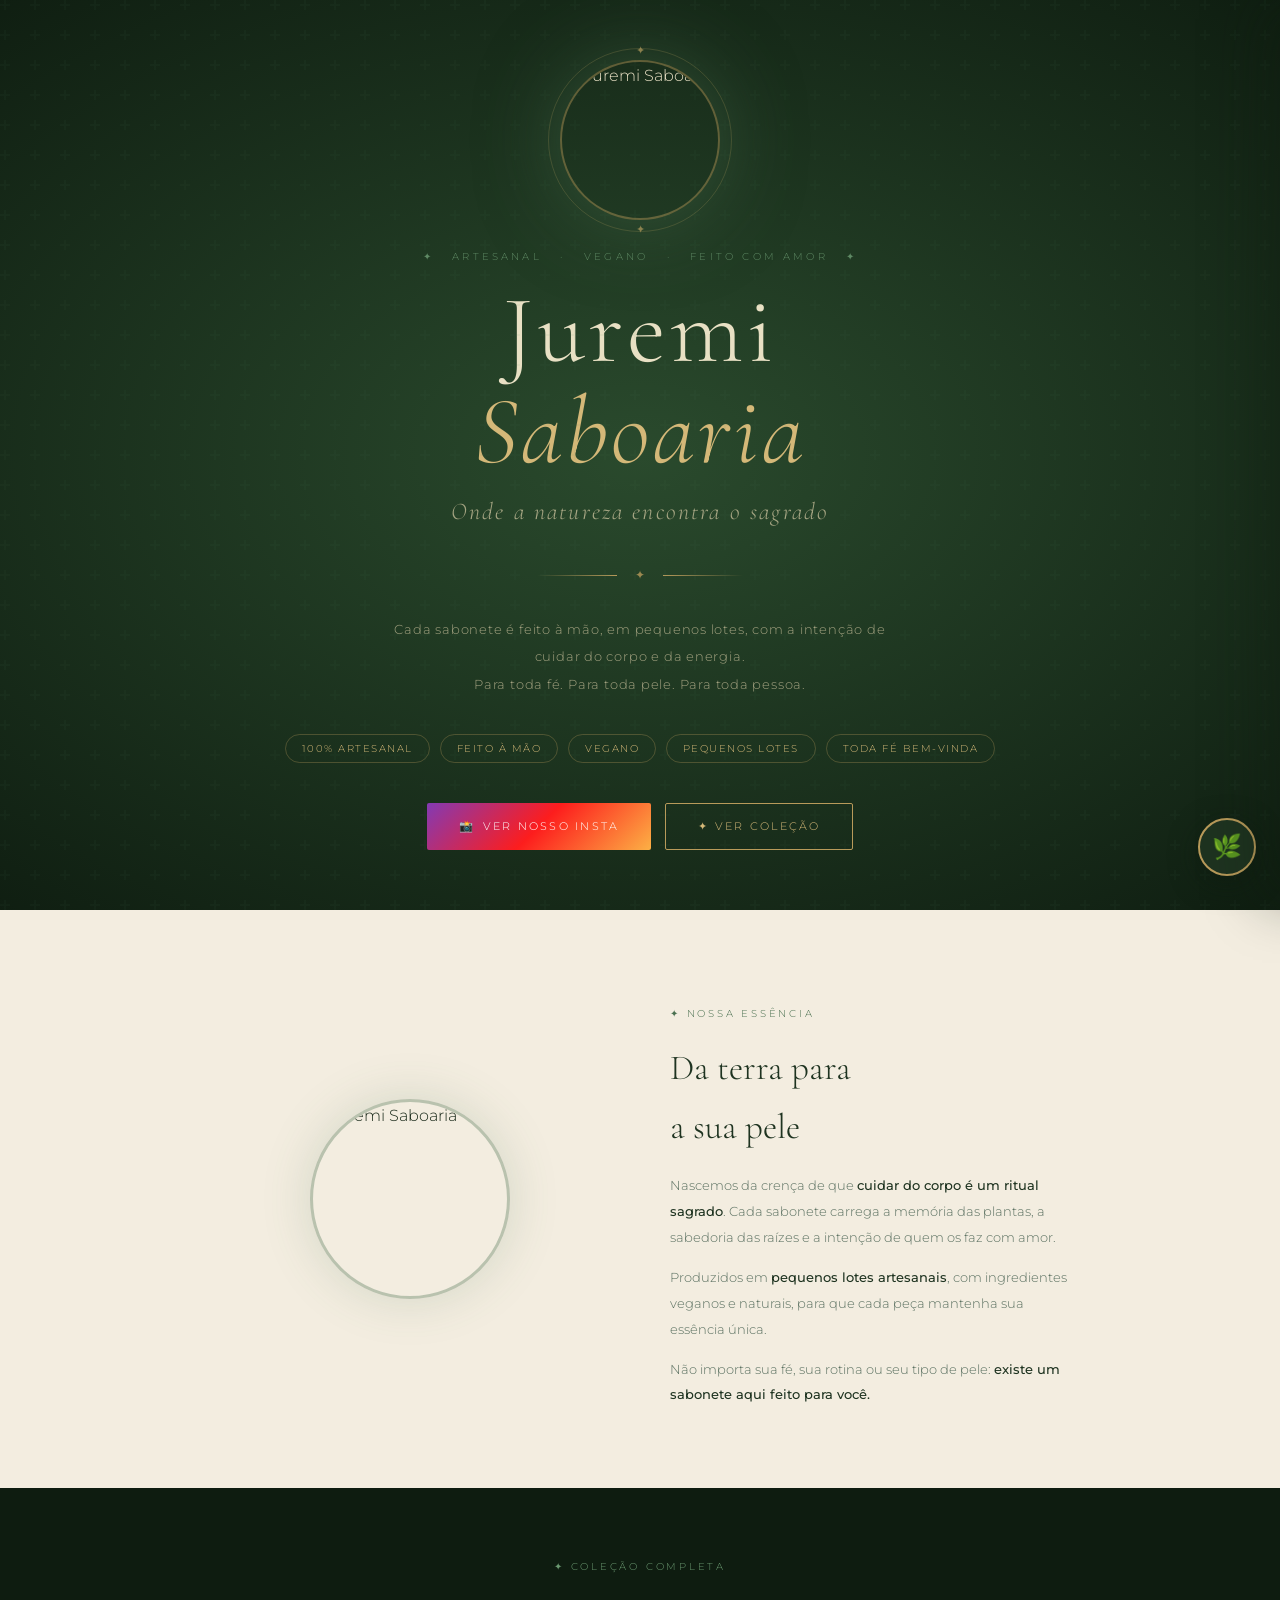
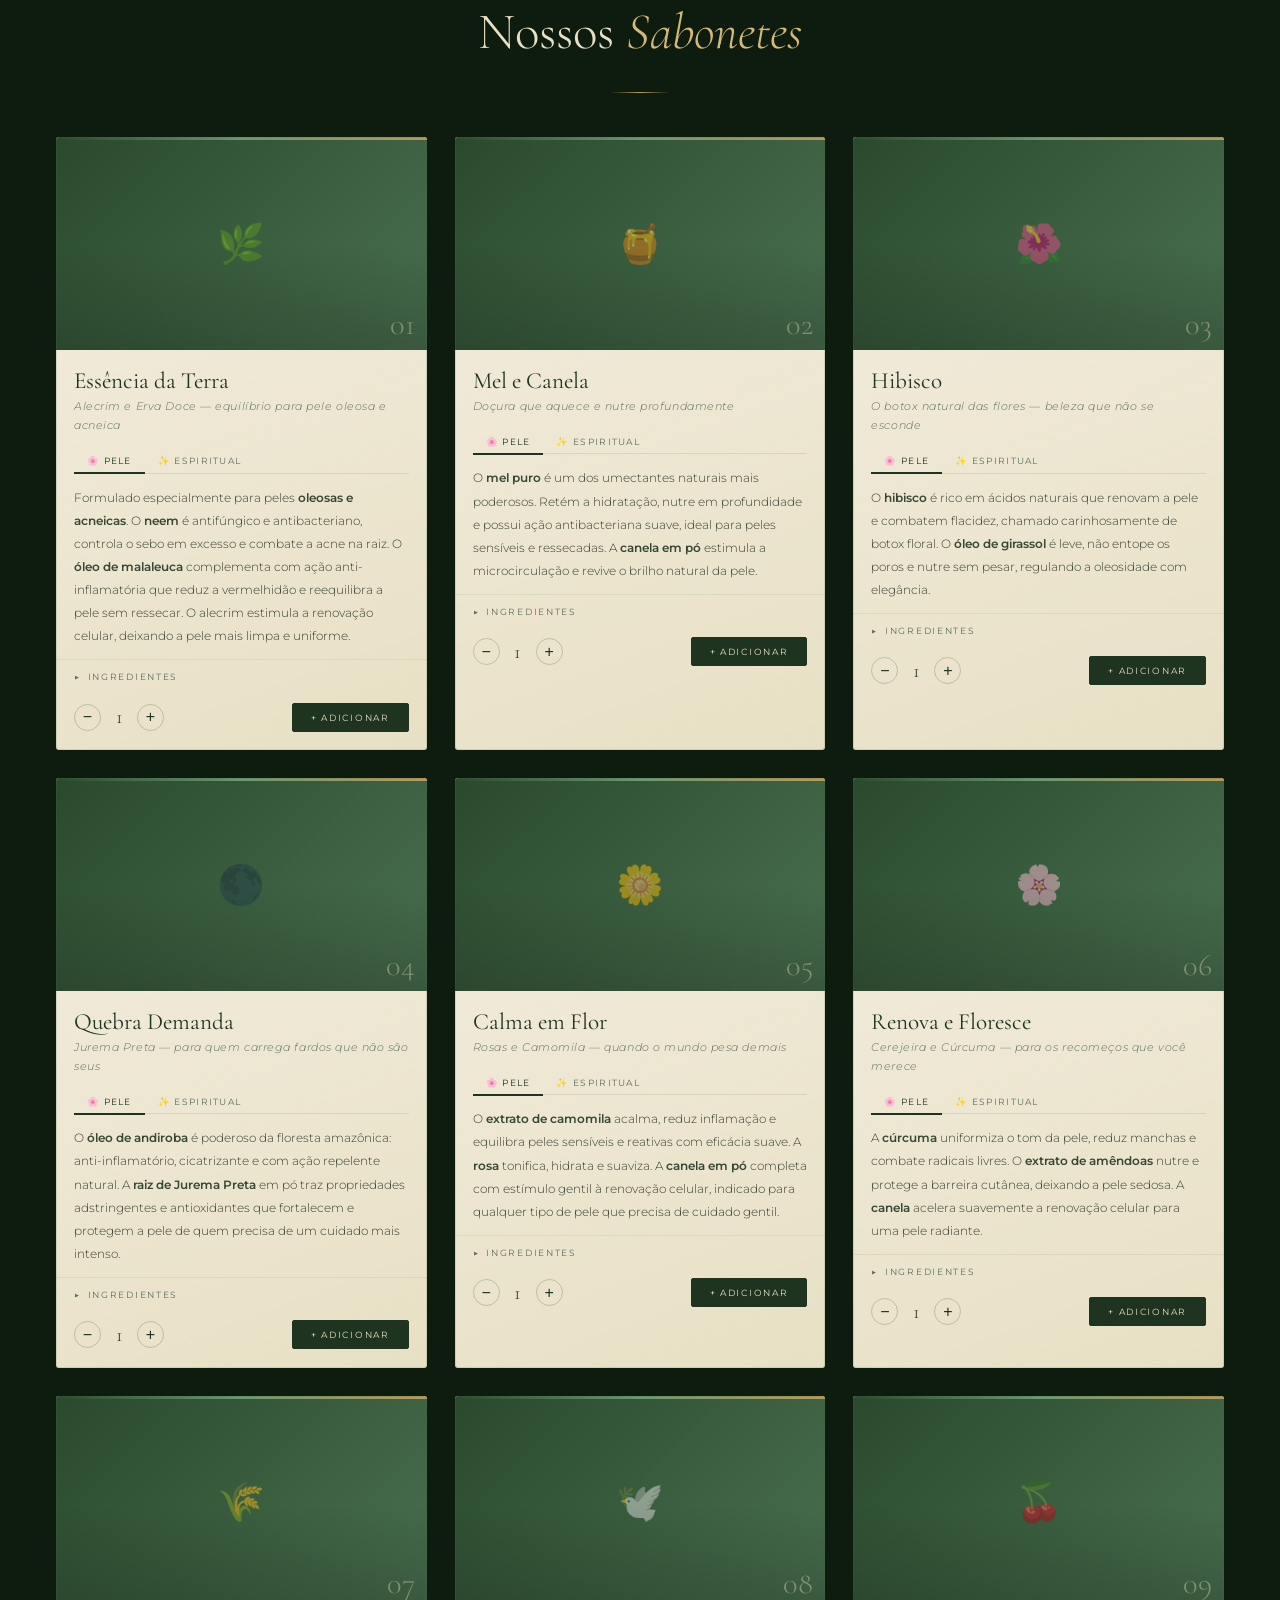
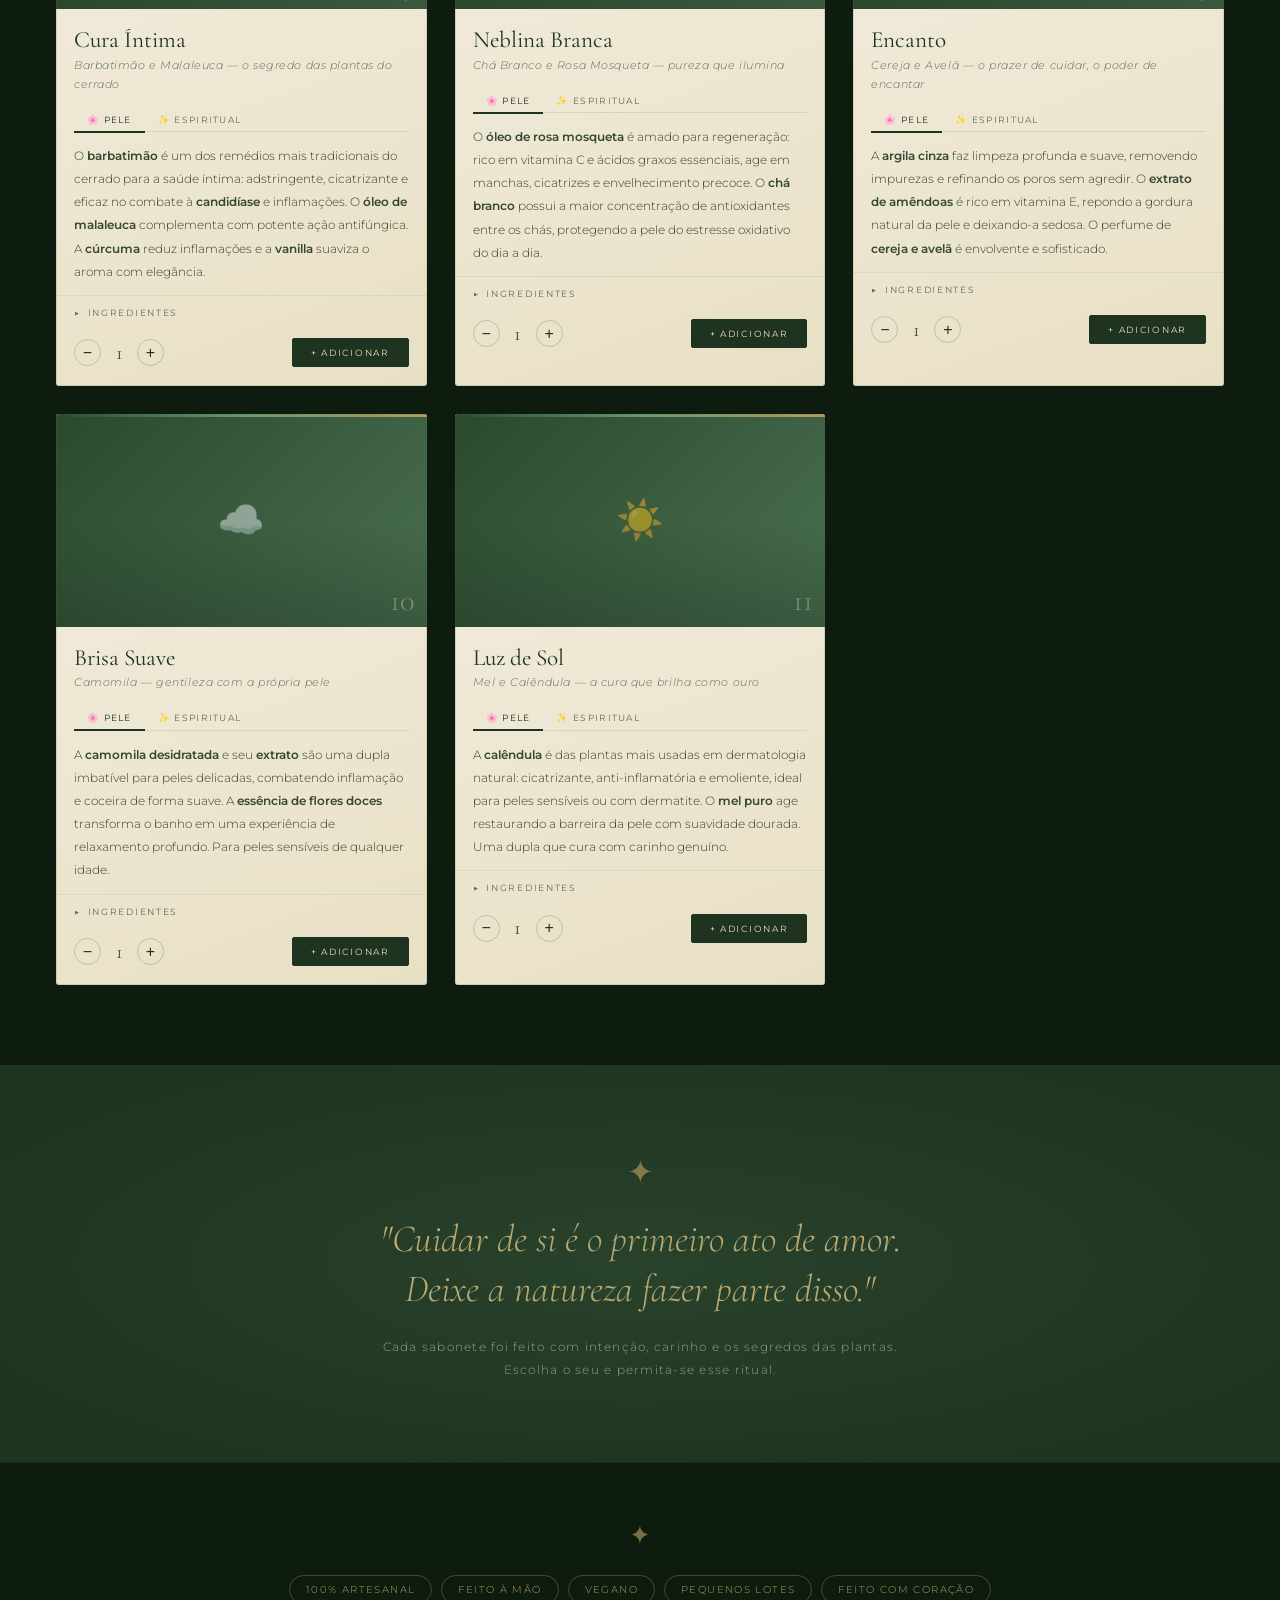
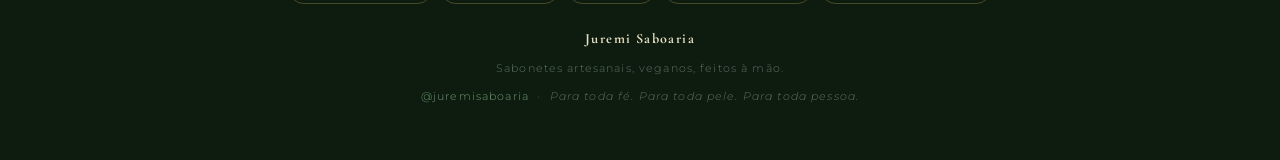
==== index.html @ 30abc3c8 "Add files via upload" ====
<!DOCTYPE html>
<html lang="pt-BR">
<head>
<meta charset="UTF-8">
<meta name="viewport" content="width=device-width, initial-scale=1.0, maximum-scale=1.0">
<meta name="theme-color" content="#0e1c10">
<meta property="og:title" content="Juremi Saboaria — Catálogo">
<meta property="og:description" content="Sabonetes artesanais veganos, feitos à mão com amor e natureza.">
<title>Juremi Saboaria ✦ Catálogo</title>
<link rel="stylesheet" href="style.css">
</head>
<body>
<div id="nc"></div>
<div class="toast" id="toast"></div>

<!-- CART FAB -->
<div class="cfab" onclick="openCart()">🌿<div class="ccount" id="cc">0</div></div>

<!-- OVERLAY + DRAWER -->
<div class="coverlay" id="cov" onclick="closeCart()"></div>
<div class="cdrawer" id="cdrawer">
  <div class="cdhdr">
    <h3>✦ Meu Pedido</h3>
    <button class="cdclose" onclick="closeCart()">✕</button>
  </div>
  <div class="cditems" id="citems">
    <div class="cdempty"><span class="ico">🌿</span>Seu carrinho está vazio.<br>Escolha seus sabonetes.</div>
  </div>
  <div class="cdfooter">
    <input class="cdinput" id="cname" type="text" placeholder="Seu nome (opcional)" maxlength="60" oninput="updatePrev()">
    <div class="msgprev" id="mprev"><div class="msgprev-lbl">✦ Sua mensagem</div><div class="msgprev-txt" id="mptxt"></div></div>
    <button class="prevbtn" onclick="togglePrev()"><span>👁</span><span id="prevlbl">Ver mensagem antes de enviar</span></button>
    <button class="sendbtn" onclick="sendIG()"><span>📲</span><span>Abrir Instagram e Enviar</span></button>
    <p class="cdnote">O Instagram abre no seu app com a mensagem pronta. Basta enviar! 🤍🌼</p>
  </div>
</div>

<!-- HERO -->
<section class="hero">
  <div class="logo-wrap">
    <div class="logo-ring"></div>
    <div class="logo-circle"><img src="[data-uri]" alt="Juremi Saboaria"></div>
  </div>
  <p class="hero-eye">✦ &nbsp; Artesanal &nbsp; · &nbsp; Vegano &nbsp; · &nbsp; Feito com Amor &nbsp; ✦</p>
  <h1 class="hero-title">Juremi<br><span>Saboaria</span></h1>
  <p class="hero-sub">Onde a natureza encontra o sagrado</p>
  <div class="hdiv"><div class="hdl"></div><span class="hds">✦</span><div class="hdr"></div></div>
  <p class="hero-desc">Cada sabonete é feito à mão, em pequenos lotes, com a intenção de cuidar do corpo e da energia.<br>Para toda fé. Para toda pele. Para toda pessoa.</p>
  <div class="badges">
    <span class="badge">100% Artesanal</span><span class="badge">Feito à Mão</span><span class="badge">Vegano</span><span class="badge">Pequenos Lotes</span><span class="badge">Toda Fé Bem‑Vinda</span>
  </div>
  <div class="hero-btns">
    <a class="btn btn-insta" href="https://www.instagram.com/juremisaboaria" target="_blank"><span>📸</span><span>Ver nosso Insta</span></a>
    <a class="btn btn-catalog" href="#colecao"><span>✦ Ver Coleção</span></a>
  </div>
</section>

<!-- ABOUT -->
<section class="about reveal">
  <div class="about-inner">
    <div class="about-logo"><img src="[data-uri]" alt="Juremi Saboaria"></div>
    <div class="about-text">
      <p class="sec-label">✦ Nossa Essência</p>
      <h2>Da terra para<br>a sua pele</h2>
      <p>Nascemos da crença de que <strong>cuidar do corpo é um ritual sagrado</strong>. Cada sabonete carrega a memória das plantas, a sabedoria das raízes e a intenção de quem os faz com amor.</p>
      <p>Produzidos em <strong>pequenos lotes artesanais</strong>, com ingredientes veganos e naturais, para que cada peça mantenha sua essência única.</p>
      <p>Não importa sua fé, sua rotina ou seu tipo de pele: <strong>existe um sabonete aqui feito para você.</strong></p>
    </div>
  </div>
</section>

<!-- COLLECTION -->
<div class="sec-header reveal" id="colecao">
  <p class="sec-label">✦ Coleção Completa</p>
  <h2 class="sec-title">Nossos <em>Sabonetes</em></h2>
  <div class="sec-line"></div>
</div>

<div class="grid">

  <div class="card reveal" data-id="1" data-name="Essência da Terra" data-icon="🌿">
    <div class="ctb"></div>
    <div class="cphoto">
      <img src="" alt="">
      <div class="cph"><span class="ico">🌿</span></div>
      <div class="cedit"><button class="cedit-btn" onclick="pickPhoto(this)">📷 Adicionar Foto</button></div>
      <input type="file" class="cfile" accept="image/*" onchange="loadPhoto(this)">
      <span class="cnum">01</span>
    </div>
    <div class="cbody">
      <h3 class="cname">Essência da Terra</h3>
      <p class="ctag">Alecrim e Erva Doce — equilíbrio para pele oleosa e acneica</p>
      <div class="tabs">
        <button class="tab-btn active" onclick="switchTab(this,this.closest('.cbody'))">🌸 Pele</button>
        <button class="tab-btn" onclick="switchTab(this,this.closest('.cbody'))">✨ Espiritual</button>
      </div>
      <div class="tab-pane active"><p class="btext">Formulado especialmente para peles <strong>oleosas e acneicas</strong>. O <strong>neem</strong> é antifúngico e antibacteriano, controla o sebo em excesso e combate a acne na raiz. O <strong>óleo de malaleuca</strong> complementa com ação anti-inflamatória que reduz a vermelhidão e reequilibra a pele sem ressecar. O alecrim estimula a renovação celular, deixando a pele mais limpa e uniforme.</p></div>
      <div class="tab-pane"><p class="btext">O <strong>alecrim</strong> é a planta da memória e da proteção em diversas tradições ao redor do mundo. Purifica o campo energético e afasta influências densas. A <strong>erva doce</strong> traz leveza para os ciclos da vida e clareza emocional.</p></div>
    </div>
    <div class="ingwrap">
      <button class="ingtog" onclick="toggleIng(this)"><span class="ingarr">▶</span> Ingredientes</button>
      <p class="inglist">Pó da folha de neem, glicerina de coco, essências de alecrim blanc e erva doce, alecrim desidratado, corante vegano, óleo de malaleuca, glicerina e lauril de coco vegetal.</p>
    </div>
    <div class="cfoot">
      <div class="qty-wrap">
        <button class="qty-btn" onclick="updateQty(this,-1)">−</button>
        <span class="qty-num">1</span>
        <button class="qty-btn" onclick="updateQty(this,+1)">+</button>
      </div>
      <button class="add-btn" onclick="addToCart(this)"><span>+ Adicionar</span></button>
    </div>
  </div>
  <div class="card reveal" data-id="2" data-name="Mel e Canela" data-icon="🍯">
    <div class="ctb"></div>
    <div class="cphoto">
      <img src="" alt="">
      <div class="cph"><span class="ico">🍯</span></div>
      <div class="cedit"><button class="cedit-btn" onclick="pickPhoto(this)">📷 Adicionar Foto</button></div>
      <input type="file" class="cfile" accept="image/*" onchange="loadPhoto(this)">
      <span class="cnum">02</span>
    </div>
    <div class="cbody">
      <h3 class="cname">Mel e Canela</h3>
      <p class="ctag">Doçura que aquece e nutre profundamente</p>
      <div class="tabs">
        <button class="tab-btn active" onclick="switchTab(this,this.closest('.cbody'))">🌸 Pele</button>
        <button class="tab-btn" onclick="switchTab(this,this.closest('.cbody'))">✨ Espiritual</button>
      </div>
      <div class="tab-pane active"><p class="btext">O <strong>mel puro</strong> é um dos umectantes naturais mais poderosos. Retém a hidratação, nutre em profundidade e possui ação antibacteriana suave, ideal para peles sensíveis e ressecadas. A <strong>canela em pó</strong> estimula a microcirculação e revive o brilho natural da pele.</p></div>
      <div class="tab-pane"><p class="btext">O <strong>mel</strong> é símbolo de abundância e atração em diversas culturas. A <strong>canela</strong> é uma das especiarias mais poderosas para atrair amor e abrir caminhos. Iniciar o dia com este sabonete é plantar a intenção de colher o que é bom e doce na vida.</p></div>
    </div>
    <div class="ingwrap">
      <button class="ingtog" onclick="toggleIng(this)"><span class="ingarr">▶</span> Ingredientes</button>
      <p class="inglist">Mel puro, glicerina de coco, essência de mel e canela, canela em pó, glicerina e lauril de coco vegetal.</p>
    </div>
    <div class="cfoot">
      <div class="qty-wrap">
        <button class="qty-btn" onclick="updateQty(this,-1)">−</button>
        <span class="qty-num">1</span>
        <button class="qty-btn" onclick="updateQty(this,+1)">+</button>
      </div>
      <button class="add-btn" onclick="addToCart(this)"><span>+ Adicionar</span></button>
    </div>
  </div>
  <div class="card reveal" data-id="3" data-name="Hibisco" data-icon="🌺">
    <div class="ctb"></div>
    <div class="cphoto">
      <img src="" alt="">
      <div class="cph"><span class="ico">🌺</span></div>
      <div class="cedit"><button class="cedit-btn" onclick="pickPhoto(this)">📷 Adicionar Foto</button></div>
      <input type="file" class="cfile" accept="image/*" onchange="loadPhoto(this)">
      <span class="cnum">03</span>
    </div>
    <div class="cbody">
      <h3 class="cname">Hibisco</h3>
      <p class="ctag">O botox natural das flores — beleza que não se esconde</p>
      <div class="tabs">
        <button class="tab-btn active" onclick="switchTab(this,this.closest('.cbody'))">🌸 Pele</button>
        <button class="tab-btn" onclick="switchTab(this,this.closest('.cbody'))">✨ Espiritual</button>
      </div>
      <div class="tab-pane active"><p class="btext">O <strong>hibisco</strong> é rico em ácidos naturais que renovam a pele e combatem flacidez, chamado carinhosamente de botox floral. O <strong>óleo de girassol</strong> é leve, não entope os poros e nutre sem pesar, regulando a oleosidade com elegância.</p></div>
      <div class="tab-pane"><p class="btext">O <strong>hibisco</strong> é a flor da feminilidade em pleno florescimento. Sua cor vibrante carrega a energia da paixão, da autoexpressão e do amor próprio. É um convite a se ver e ocupar espaço no mundo com confiança.</p></div>
    </div>
    <div class="ingwrap">
      <button class="ingtog" onclick="toggleIng(this)"><span class="ingarr">▶</span> Ingredientes</button>
      <p class="inglist">Essência de hibisco e tentation, glicerina de coco, mica, óleo de girassol, glicerina e lauril de coco vegetal.</p>
    </div>
    <div class="cfoot">
      <div class="qty-wrap">
        <button class="qty-btn" onclick="updateQty(this,-1)">−</button>
        <span class="qty-num">1</span>
        <button class="qty-btn" onclick="updateQty(this,+1)">+</button>
      </div>
      <button class="add-btn" onclick="addToCart(this)"><span>+ Adicionar</span></button>
    </div>
  </div>
  <div class="card reveal" data-id="4" data-name="Quebra Demanda" data-icon="🌑">
    <div class="ctb"></div>
    <div class="cphoto">
      <img src="" alt="">
      <div class="cph"><span class="ico">🌑</span></div>
      <div class="cedit"><button class="cedit-btn" onclick="pickPhoto(this)">📷 Adicionar Foto</button></div>
      <input type="file" class="cfile" accept="image/*" onchange="loadPhoto(this)">
      <span class="cnum">04</span>
    </div>
    <div class="cbody">
      <h3 class="cname">Quebra Demanda</h3>
      <p class="ctag">Jurema Preta — para quem carrega fardos que não são seus</p>
      <div class="tabs">
        <button class="tab-btn active" onclick="switchTab(this,this.closest('.cbody'))">🌸 Pele</button>
        <button class="tab-btn" onclick="switchTab(this,this.closest('.cbody'))">✨ Espiritual</button>
      </div>
      <div class="tab-pane active"><p class="btext">O <strong>óleo de andiroba</strong> é poderoso da floresta amazônica: anti-inflamatório, cicatrizante e com ação repelente natural. A <strong>raiz de Jurema Preta</strong> em pó traz propriedades adstringentes e antioxidantes que fortalecem e protegem a pele de quem precisa de um cuidado mais intenso.</p></div>
      <div class="tab-pane"><p class="btext">A <strong>Jurema Preta</strong> é uma planta sagrada da espiritualidade brasileira, reconhecida por romper correntes invisíveis e libertar de influências que nos prendem ao passado. O <strong>ladano</strong> ancora o campo energético. Para quem está pronto para se libertar, de qualquer fé.</p></div>
    </div>
    <div class="ingwrap">
      <button class="ingtog" onclick="toggleIng(this)"><span class="ingarr">▶</span> Ingredientes</button>
      <p class="inglist">Essência ladano, óleo de andiroba, Jurema Preta raiz em pó, corante vegano, glicerina e lauril de coco vegetal.</p>
    </div>
    <div class="cfoot">
      <div class="qty-wrap">
        <button class="qty-btn" onclick="updateQty(this,-1)">−</button>
        <span class="qty-num">1</span>
        <button class="qty-btn" onclick="updateQty(this,+1)">+</button>
      </div>
      <button class="add-btn" onclick="addToCart(this)"><span>+ Adicionar</span></button>
    </div>
  </div>
  <div class="card reveal" data-id="5" data-name="Calma em Flor" data-icon="🌼">
    <div class="ctb"></div>
    <div class="cphoto">
      <img src="" alt="">
      <div class="cph"><span class="ico">🌼</span></div>
      <div class="cedit"><button class="cedit-btn" onclick="pickPhoto(this)">📷 Adicionar Foto</button></div>
      <input type="file" class="cfile" accept="image/*" onchange="loadPhoto(this)">
      <span class="cnum">05</span>
    </div>
    <div class="cbody">
      <h3 class="cname">Calma em Flor</h3>
      <p class="ctag">Rosas e Camomila — quando o mundo pesa demais</p>
      <div class="tabs">
        <button class="tab-btn active" onclick="switchTab(this,this.closest('.cbody'))">🌸 Pele</button>
        <button class="tab-btn" onclick="switchTab(this,this.closest('.cbody'))">✨ Espiritual</button>
      </div>
      <div class="tab-pane active"><p class="btext">O <strong>extrato de camomila</strong> acalma, reduz inflamação e equilibra peles sensíveis e reativas com eficácia suave. A <strong>rosa</strong> tonifica, hidrata e suaviza. A <strong>canela em pó</strong> completa com estímulo gentil à renovação celular, indicado para qualquer tipo de pele que precisa de cuidado gentil.</p></div>
      <div class="tab-pane"><p class="btext">A <strong>camomila</strong> é usada em rituais de tranquilidade e proteção do lar em diversas tradições. A <strong>rosa</strong> abre o coração para o amor próprio. Este sabonete é o lembrete de que você merece parar, respirar e se cuidar.</p></div>
    </div>
    <div class="ingwrap">
      <button class="ingtog" onclick="toggleIng(this)"><span class="ingarr">▶</span> Ingredientes</button>
      <p class="inglist">Essências de rosas, canela em pó, extrato de camomila, glicerina e lauril de coco vegetal.</p>
    </div>
    <div class="cfoot">
      <div class="qty-wrap">
        <button class="qty-btn" onclick="updateQty(this,-1)">−</button>
        <span class="qty-num">1</span>
        <button class="qty-btn" onclick="updateQty(this,+1)">+</button>
      </div>
      <button class="add-btn" onclick="addToCart(this)"><span>+ Adicionar</span></button>
    </div>
  </div>
  <div class="card reveal" data-id="6" data-name="Renova e Floresce" data-icon="🌸">
    <div class="ctb"></div>
    <div class="cphoto">
      <img src="" alt="">
      <div class="cph"><span class="ico">🌸</span></div>
      <div class="cedit"><button class="cedit-btn" onclick="pickPhoto(this)">📷 Adicionar Foto</button></div>
      <input type="file" class="cfile" accept="image/*" onchange="loadPhoto(this)">
      <span class="cnum">06</span>
    </div>
    <div class="cbody">
      <h3 class="cname">Renova e Floresce</h3>
      <p class="ctag">Cerejeira e Cúrcuma — para os recomeços que você merece</p>
      <div class="tabs">
        <button class="tab-btn active" onclick="switchTab(this,this.closest('.cbody'))">🌸 Pele</button>
        <button class="tab-btn" onclick="switchTab(this,this.closest('.cbody'))">✨ Espiritual</button>
      </div>
      <div class="tab-pane active"><p class="btext">A <strong>cúrcuma</strong> uniformiza o tom da pele, reduz manchas e combate radicais livres. O <strong>extrato de amêndoas</strong> nutre e protege a barreira cutânea, deixando a pele sedosa. A <strong>canela</strong> acelera suavemente a renovação celular para uma pele radiante.</p></div>
      <div class="tab-pane"><p class="btext">A <strong>flor de cerejeira</strong> floresce por pouco tempo mas com toda a força — símbolo dos recomeços. A <strong>cúrcuma</strong>, ouro da terra, é associada à pureza e proteção em tradições orientais e indígenas. Para quando você está pronto para deixar o passado ir.</p></div>
    </div>
    <div class="ingwrap">
      <button class="ingtog" onclick="toggleIng(this)"><span class="ingarr">▶</span> Ingredientes</button>
      <p class="inglist">Extrato de amêndoas, essência de flor de cerejeira, canela em pó, cúrcuma, glicerina e lauril de coco vegetal.</p>
    </div>
    <div class="cfoot">
      <div class="qty-wrap">
        <button class="qty-btn" onclick="updateQty(this,-1)">−</button>
        <span class="qty-num">1</span>
        <button class="qty-btn" onclick="updateQty(this,+1)">+</button>
      </div>
      <button class="add-btn" onclick="addToCart(this)"><span>+ Adicionar</span></button>
    </div>
  </div>
  <div class="card reveal" data-id="7" data-name="Cura Íntima" data-icon="🌾">
    <div class="ctb"></div>
    <div class="cphoto">
      <img src="" alt="">
      <div class="cph"><span class="ico">🌾</span></div>
      <div class="cedit"><button class="cedit-btn" onclick="pickPhoto(this)">📷 Adicionar Foto</button></div>
      <input type="file" class="cfile" accept="image/*" onchange="loadPhoto(this)">
      <span class="cnum">07</span>
    </div>
    <div class="cbody">
      <h3 class="cname">Cura Íntima</h3>
      <p class="ctag">Barbatimão e Malaleuca — o segredo das plantas do cerrado</p>
      <div class="tabs">
        <button class="tab-btn active" onclick="switchTab(this,this.closest('.cbody'))">🌸 Pele</button>
        <button class="tab-btn" onclick="switchTab(this,this.closest('.cbody'))">✨ Espiritual</button>
      </div>
      <div class="tab-pane active"><p class="btext">O <strong>barbatimão</strong> é um dos remédios mais tradicionais do cerrado para a saúde íntima: adstringente, cicatrizante e eficaz no combate à <strong>candidíase</strong> e inflamações. O <strong>óleo de malaleuca</strong> complementa com potente ação antifúngica. A <strong>cúrcuma</strong> reduz inflamações e a <strong>vanilla</strong> suaviza o aroma com elegância.</p></div>
      <div class="tab-pane"><p class="btext">O <strong>barbatimão</strong> é uma árvore sagrada do cerrado, usada por benzedeiras e parteiras há gerações. Carrega a sabedoria ancestral da cura que vem da terra. Cuidar do corpo com este sabonete é honrar quem você é.</p></div>
    </div>
    <div class="ingwrap">
      <button class="ingtog" onclick="toggleIng(this)"><span class="ingarr">▶</span> Ingredientes</button>
      <p class="inglist">Extrato de barbatimão, óleo de malaleuca, essência de vanilla daslu, cúrcuma em pó, glicerina e lauril de coco vegetal.</p>
    </div>
    <div class="cfoot">
      <div class="qty-wrap">
        <button class="qty-btn" onclick="updateQty(this,-1)">−</button>
        <span class="qty-num">1</span>
        <button class="qty-btn" onclick="updateQty(this,+1)">+</button>
      </div>
      <button class="add-btn" onclick="addToCart(this)"><span>+ Adicionar</span></button>
    </div>
  </div>
  <div class="card reveal" data-id="8" data-name="Neblina Branca" data-icon="🕊️">
    <div class="ctb"></div>
    <div class="cphoto">
      <img src="" alt="">
      <div class="cph"><span class="ico">🕊️</span></div>
      <div class="cedit"><button class="cedit-btn" onclick="pickPhoto(this)">📷 Adicionar Foto</button></div>
      <input type="file" class="cfile" accept="image/*" onchange="loadPhoto(this)">
      <span class="cnum">08</span>
    </div>
    <div class="cbody">
      <h3 class="cname">Neblina Branca</h3>
      <p class="ctag">Chá Branco e Rosa Mosqueta — pureza que ilumina</p>
      <div class="tabs">
        <button class="tab-btn active" onclick="switchTab(this,this.closest('.cbody'))">🌸 Pele</button>
        <button class="tab-btn" onclick="switchTab(this,this.closest('.cbody'))">✨ Espiritual</button>
      </div>
      <div class="tab-pane active"><p class="btext">O <strong>óleo de rosa mosqueta</strong> é amado para regeneração: rico em vitamina C e ácidos graxos essenciais, age em manchas, cicatrizes e envelhecimento precoce. O <strong>chá branco</strong> possui a maior concentração de antioxidantes entre os chás, protegendo a pele do estresse oxidativo do dia a dia.</p></div>
      <div class="tab-pane"><p class="btext">O <strong>branco</strong> é a cor da paz e proteção em praticamente todas as tradições espirituais do mundo. O <strong>chá branco</strong> representa a mente que não se deixa manchar pelo caos. Banhar-se com este sabonete é limpar o campo energético e começar do zero com clareza.</p></div>
    </div>
    <div class="ingwrap">
      <button class="ingtog" onclick="toggleIng(this)"><span class="ingarr">▶</span> Ingredientes</button>
      <p class="inglist">Essência de chá branco, óleo de rosa mosqueta, glicerina de coco, pigmento vegano, glicerina e lauril de coco vegetal.</p>
    </div>
    <div class="cfoot">
      <div class="qty-wrap">
        <button class="qty-btn" onclick="updateQty(this,-1)">−</button>
        <span class="qty-num">1</span>
        <button class="qty-btn" onclick="updateQty(this,+1)">+</button>
      </div>
      <button class="add-btn" onclick="addToCart(this)"><span>+ Adicionar</span></button>
    </div>
  </div>
  <div class="card reveal" data-id="9" data-name="Encanto" data-icon="🍒">
    <div class="ctb"></div>
    <div class="cphoto">
      <img src="" alt="">
      <div class="cph"><span class="ico">🍒</span></div>
      <div class="cedit"><button class="cedit-btn" onclick="pickPhoto(this)">📷 Adicionar Foto</button></div>
      <input type="file" class="cfile" accept="image/*" onchange="loadPhoto(this)">
      <span class="cnum">09</span>
    </div>
    <div class="cbody">
      <h3 class="cname">Encanto</h3>
      <p class="ctag">Cereja e Avelã — o prazer de cuidar, o poder de encantar</p>
      <div class="tabs">
        <button class="tab-btn active" onclick="switchTab(this,this.closest('.cbody'))">🌸 Pele</button>
        <button class="tab-btn" onclick="switchTab(this,this.closest('.cbody'))">✨ Espiritual</button>
      </div>
      <div class="tab-pane active"><p class="btext">A <strong>argila cinza</strong> faz limpeza profunda e suave, removendo impurezas e refinando os poros sem agredir. O <strong>extrato de amêndoas</strong> é rico em vitamina E, repondo a gordura natural da pele e deixando-a sedosa. O perfume de <strong>cereja e avelã</strong> é envolvente e sofisticado.</p></div>
      <div class="tab-pane"><p class="btext">A <strong>cereja</strong> está associada ao amor, alegria e atração. A <strong>avelã</strong> carrega a energia da sabedoria e da intuição. Juntos formam um sabonete que equilibra encantamento e discernimento, beleza consciente com propósito.</p></div>
    </div>
    <div class="ingwrap">
      <button class="ingtog" onclick="toggleIng(this)"><span class="ingarr">▶</span> Ingredientes</button>
      <p class="inglist">Essência de cereja e avelã, extrato de amêndoas, glicerina de coco, argila cinza, pigmento vegano, glicerina e lauril de coco vegetal.</p>
    </div>
    <div class="cfoot">
      <div class="qty-wrap">
        <button class="qty-btn" onclick="updateQty(this,-1)">−</button>
        <span class="qty-num">1</span>
        <button class="qty-btn" onclick="updateQty(this,+1)">+</button>
      </div>
      <button class="add-btn" onclick="addToCart(this)"><span>+ Adicionar</span></button>
    </div>
  </div>
  <div class="card reveal" data-id="10" data-name="Brisa Suave" data-icon="☁️">
    <div class="ctb"></div>
    <div class="cphoto">
      <img src="" alt="">
      <div class="cph"><span class="ico">☁️</span></div>
      <div class="cedit"><button class="cedit-btn" onclick="pickPhoto(this)">📷 Adicionar Foto</button></div>
      <input type="file" class="cfile" accept="image/*" onchange="loadPhoto(this)">
      <span class="cnum">10</span>
    </div>
    <div class="cbody">
      <h3 class="cname">Brisa Suave</h3>
      <p class="ctag">Camomila — gentileza com a própria pele</p>
      <div class="tabs">
        <button class="tab-btn active" onclick="switchTab(this,this.closest('.cbody'))">🌸 Pele</button>
        <button class="tab-btn" onclick="switchTab(this,this.closest('.cbody'))">✨ Espiritual</button>
      </div>
      <div class="tab-pane active"><p class="btext">A <strong>camomila desidratada</strong> e seu <strong>extrato</strong> são uma dupla imbatível para peles delicadas, combatendo inflamação e coceira de forma suave. A <strong>essência de flores doces</strong> transforma o banho em uma experiência de relaxamento profundo. Para peles sensíveis de qualquer idade.</p></div>
      <div class="tab-pane"><p class="btext">A <strong>camomila</strong> é usada desde a antiguidade para atrair prosperidade, paz no lar e sonhos reveladores. Banhar-se com camomila ao entardecer é um ritual de desprendimento: soltar o dia que passou e abrir espaço para a renovação da noite.</p></div>
    </div>
    <div class="ingwrap">
      <button class="ingtog" onclick="toggleIng(this)"><span class="ingarr">▶</span> Ingredientes</button>
      <p class="inglist">Camomila desidratada, extrato de camomila, essência de flores doces, glicerina de coco, glicerina e lauril de coco vegetal.</p>
    </div>
    <div class="cfoot">
      <div class="qty-wrap">
        <button class="qty-btn" onclick="updateQty(this,-1)">−</button>
        <span class="qty-num">1</span>
        <button class="qty-btn" onclick="updateQty(this,+1)">+</button>
      </div>
      <button class="add-btn" onclick="addToCart(this)"><span>+ Adicionar</span></button>
    </div>
  </div>
  <div class="card reveal" data-id="11" data-name="Luz de Sol" data-icon="☀️">
    <div class="ctb"></div>
    <div class="cphoto">
      <img src="" alt="">
      <div class="cph"><span class="ico">☀️</span></div>
      <div class="cedit"><button class="cedit-btn" onclick="pickPhoto(this)">📷 Adicionar Foto</button></div>
      <input type="file" class="cfile" accept="image/*" onchange="loadPhoto(this)">
      <span class="cnum">11</span>
    </div>
    <div class="cbody">
      <h3 class="cname">Luz de Sol</h3>
      <p class="ctag">Mel e Calêndula — a cura que brilha como ouro</p>
      <div class="tabs">
        <button class="tab-btn active" onclick="switchTab(this,this.closest('.cbody'))">🌸 Pele</button>
        <button class="tab-btn" onclick="switchTab(this,this.closest('.cbody'))">✨ Espiritual</button>
      </div>
      <div class="tab-pane active"><p class="btext">A <strong>calêndula</strong> é das plantas mais usadas em dermatologia natural: cicatrizante, anti-inflamatória e emoliente, ideal para peles sensíveis ou com dermatite. O <strong>mel puro</strong> age restaurando a barreira da pele com suavidade dourada. Uma dupla que cura com carinho genuíno.</p></div>
      <div class="tab-pane"><p class="btext">A <strong>calêndula</strong>, com sua cor solar, é usada em rituais de atração de luz e abertura de caminhos. O <strong>mel</strong> consagra o que toca e representa a recompensa do esforço. Começar o dia com este sabonete é um lembrete: você merece o melhor.</p></div>
    </div>
    <div class="ingwrap">
      <button class="ingtog" onclick="toggleIng(this)"><span class="ingarr">▶</span> Ingredientes</button>
      <p class="inglist">Mel puro, calêndula desidratada, extrato de calêndula, essência de mel, glicerina e lauril de coco vegetal.</p>
    </div>
    <div class="cfoot">
      <div class="qty-wrap">
        <button class="qty-btn" onclick="updateQty(this,-1)">−</button>
        <span class="qty-num">1</span>
        <button class="qty-btn" onclick="updateQty(this,+1)">+</button>
      </div>
      <button class="add-btn" onclick="addToCart(this)"><span>+ Adicionar</span></button>
    </div>
  </div>
</div>

<!-- CLOSING -->
<section class="closing reveal">
  <div class="closing-sym">✦</div>
  <p class="closing-phrase">"Cuidar de si é o primeiro ato de amor.<br>Deixe a natureza fazer parte disso."</p>
  <p class="closing-sub">
    Cada sabonete foi feito com intenção, carinho e os segredos das plantas.<br>
    Escolha o seu e permita‑se esse ritual.
  </p>
</section>

<!-- FOOTER -->
<footer class="sfooter">
  <div class="sfooter-sym">✦</div>
  <div class="fbadges">
    <span class="fbadge">100% Artesanal</span>
    <span class="fbadge">Feito à Mão</span>
    <span class="fbadge">Vegano</span>
    <span class="fbadge">Pequenos Lotes</span>
    <span class="fbadge">Feito com Coração</span>
  </div>
  <p>
    <strong style="color:var(--cream);font-size:.88rem;font-family:'Cormorant Garamond',serif;letter-spacing:.1em;">Juremi Saboaria</strong><br>
    Sabonetes artesanais, veganos, feitos à mão.<br>
    <a href="https://www.instagram.com/juremisaboaria" target="_blank">@juremisaboaria</a>
    &nbsp;·&nbsp;
    <em>Para toda fé. Para toda pele. Para toda pessoa.</em>
  </p>
</footer>

<script src="script.js"></script>
</body>
</html>
---- style.css ----
@import url('https://fonts.googleapis.com/css2?family=Cormorant+Garamond:ital,wght@0,300;0,400;0,600;1,300;1,400;1,600&family=Montserrat:wght@200;300;400;500;600&display=swap');
:root{
  --cream:#e8e0c4;--cream-light:#f3ede0;--cream-dark:#cfc5a0;
  --forest:#1e3320;--forest-mid:#2a4a2d;--forest-deep:#0e1c10;
  --sage:#4a7050;--sage-light:#6a9870;
  --gold:#b89a5a;--gold-light:#d4b878;
  --text-dark:#1a2a1a;--text-muted:#5a7060;
}
*{margin:0;padding:0;box-sizing:border-box;}
html{scroll-behavior:smooth;}
body{background:var(--forest-deep);color:var(--cream);font-family:'Montserrat',sans-serif;font-weight:300;line-height:1.7;overflow-x:hidden;}

/* NATURE BG */
#nc{position:fixed;inset:0;pointer-events:none;z-index:0;overflow:hidden;}
.leaf{position:absolute;pointer-events:none;opacity:0;animation:lf linear infinite;}
@keyframes lf{0%{transform:translateY(-60px) rotate(0deg);opacity:0;}10%{opacity:.55;}50%{transform:translateY(50vh) rotate(180deg) translateX(35px);opacity:.35;}90%{opacity:.15;}100%{transform:translateY(110vh) rotate(360deg) translateX(-20px);opacity:0;}}
.ff{position:absolute;border-radius:50%;background:radial-gradient(circle,rgba(212,184,120,.9),transparent);pointer-events:none;animation:ffa ease-in-out infinite;}
@keyframes ffa{0%,100%{transform:translate(0,0);opacity:0;}25%{opacity:1;}50%{transform:translate(var(--dx),var(--dy));opacity:.7;}75%{opacity:.3;}}

/* HERO */
.hero{min-height:100vh;display:flex;flex-direction:column;align-items:center;justify-content:center;text-align:center;padding:60px 24px;position:relative;z-index:1;background:radial-gradient(ellipse 80% 70% at 50% 50%,var(--forest-mid) 0%,var(--forest-deep) 100%);}
.hero::before{content:'';position:absolute;inset:0;background-image:url("data:image/svg+xml,%3Csvg width='60' height='60' viewBox='0 0 60 60' xmlns='http://www.w3.org/2000/svg'%3E%3Cg fill='%234a7050' fill-opacity='.06'%3E%3Cpath d='M36 34v-4h-2v4h-4v2h4v4h2v-4h4v-2h-4zm0-30V0h-2v4h-4v2h4v4h2V6h4V4h-4zM6 34v-4H4v4H0v2h4v4h2v-4h4v-2H6zM6 4V0H4v4H0v2h4v4h2V6h4V4H6z'/%3E%3C/g%3E%3C/svg%3E");pointer-events:none;}
.logo-wrap{position:relative;width:160px;height:160px;margin-bottom:28px;}
.logo-ring{position:absolute;inset:-12px;border-radius:50%;border:1px solid rgba(184,154,90,.25);animation:spin 30s linear infinite;}
.logo-ring::before{content:'✦';position:absolute;top:-8px;left:50%;transform:translateX(-50%);color:var(--gold);font-size:.7rem;opacity:.8;}
.logo-ring::after{content:'✦';position:absolute;bottom:-8px;left:50%;transform:translateX(-50%);color:var(--gold);font-size:.7rem;opacity:.8;}
@keyframes spin{from{transform:rotate(0deg);}to{transform:rotate(360deg);}}
.logo-circle{width:160px;height:160px;border-radius:50%;border:2px solid rgba(184,154,90,.45);overflow:hidden;box-shadow:0 0 80px rgba(74,112,80,.5);animation:glow 4s ease-in-out infinite;position:relative;z-index:1;}
@keyframes glow{0%,100%{box-shadow:0 0 50px rgba(74,112,80,.3);}50%{box-shadow:0 0 100px rgba(74,112,80,.65);}}
.logo-circle img{width:100%;height:100%;object-fit:cover;}
.hero-eye{font-size:.62rem;letter-spacing:.32em;text-transform:uppercase;color:var(--sage-light);margin-bottom:16px;opacity:.85;}
.hero-title{font-family:'Cormorant Garamond',serif;font-size:clamp(3rem,8vw,6rem);font-weight:300;color:var(--cream);line-height:1.05;letter-spacing:.04em;margin-bottom:10px;}
.hero-title span{color:var(--gold-light);font-style:italic;}
.hero-sub{font-family:'Cormorant Garamond',serif;font-style:italic;font-size:clamp(1rem,2.5vw,1.5rem);color:var(--cream-dark);opacity:.75;margin-bottom:32px;letter-spacing:.09em;}
.hdiv{display:flex;align-items:center;gap:18px;margin:0 auto 30px;width:fit-content;}
.hdl{width:80px;height:1px;background:linear-gradient(to right,transparent,var(--gold));}
.hdr{width:80px;height:1px;background:linear-gradient(to left,transparent,var(--gold));}
.hds{color:var(--gold);font-size:.75rem;opacity:.8;}
.hero-desc{max-width:520px;margin:0 auto 36px;font-size:.82rem;color:var(--cream-dark);letter-spacing:.06em;line-height:2.1;opacity:.75;}
.badges{display:flex;flex-wrap:wrap;gap:10px;justify-content:center;margin-bottom:40px;}
.badge{border:1px solid rgba(184,154,90,.32);border-radius:30px;padding:5px 16px;font-size:.62rem;letter-spacing:.15em;text-transform:uppercase;color:var(--gold-light);transition:all .3s;}
.badge:hover{background:rgba(184,154,90,.1);}
.hero-btns{display:flex;gap:14px;flex-wrap:wrap;justify-content:center;}
.btn{display:inline-flex;align-items:center;gap:8px;padding:13px 32px;font-family:'Montserrat',sans-serif;font-size:.7rem;letter-spacing:.2em;text-transform:uppercase;text-decoration:none;cursor:pointer;border-radius:2px;transition:all .35s ease;position:relative;overflow:hidden;}
.btn-insta{background:linear-gradient(135deg,#833ab4,#fd1d1d,#fcb045);border:none;color:white;}
.btn-insta:hover{transform:translateY(-2px);box-shadow:0 8px 24px rgba(131,58,180,.4);}
.btn-catalog{background:transparent;border:1px solid var(--gold);color:var(--gold-light);}
.btn-catalog::before{content:'';position:absolute;inset:0;background:var(--gold);transform:scaleX(0);transform-origin:left;transition:transform .35s ease;z-index:0;}
.btn-catalog:hover::before{transform:scaleX(1);}
.btn-catalog:hover{color:var(--forest-deep);}
.btn span{position:relative;z-index:1;}

/* ABOUT */
.about{background:var(--cream-light);color:var(--text-dark);padding:80px 40px;position:relative;z-index:1;}
.about-inner{max-width:860px;margin:0 auto;display:grid;grid-template-columns:1fr 1fr;gap:60px;align-items:center;}
.about-logo img{width:200px;height:200px;border-radius:50%;border:3px solid rgba(74,112,80,.35);box-shadow:0 0 50px rgba(74,112,80,.18);}
.about-logo{display:flex;justify-content:center;}
.about-text .sec-label{font-size:.62rem;letter-spacing:.28em;text-transform:uppercase;color:var(--sage);margin-bottom:14px;}
.about-text h2{font-family:'Cormorant Garamond',serif;font-size:2.2rem;font-weight:300;color:var(--forest);margin-bottom:16px;}
.about-text p{font-size:.83rem;color:var(--text-muted);line-height:1.95;margin-top:14px;}
.about-text p strong{color:var(--forest);font-weight:500;}

/* SECTION */
.sec-header{text-align:center;padding:70px 24px 44px;position:relative;z-index:1;}
.sec-label{font-size:.62rem;letter-spacing:.28em;text-transform:uppercase;color:var(--sage-light);margin-bottom:14px;}
.sec-title{font-family:'Cormorant Garamond',serif;font-size:clamp(2rem,5vw,3.2rem);font-weight:300;color:var(--cream);margin-bottom:16px;}
.sec-title em{color:var(--gold-light);}
.sec-line{width:60px;height:1px;background:linear-gradient(to right,transparent,var(--gold),transparent);margin:0 auto;}

/* GRID */
.grid{display:grid;grid-template-columns:repeat(auto-fill,minmax(290px,1fr));gap:28px;padding:0 36px 80px;max-width:1240px;margin:0 auto;position:relative;z-index:1;}

/* CARD */
.card{background:linear-gradient(160deg,var(--cream-light) 0%,var(--cream) 100%);border-radius:3px;overflow:hidden;transition:transform .4s cubic-bezier(.25,.46,.45,.94),box-shadow .4s;position:relative;color:var(--text-dark);}
.card::after{content:'';position:absolute;inset:0;border:1px solid rgba(74,112,80,.18);border-radius:3px;pointer-events:none;transition:border-color .35s;}
.card:hover{transform:translateY(-8px) scale(1.01);}
.card:hover::after{border-color:rgba(74,112,80,.55);}
.card:hover{box-shadow:0 28px 70px rgba(14,28,16,.45);}
.ctb{height:3px;background:linear-gradient(to right,var(--forest-mid),var(--sage-light),var(--gold));}

/* PHOTO */
.cphoto{width:100%;height:210px;background:linear-gradient(135deg,var(--forest-mid),var(--sage));display:flex;align-items:center;justify-content:center;position:relative;overflow:hidden;cursor:pointer;}
.cphoto::after{content:'';position:absolute;inset:0;background:linear-gradient(to bottom,transparent 50%,rgba(14,28,16,.28));pointer-events:none;}
.cphoto img{width:100%;height:100%;object-fit:cover;display:none;transition:transform .6s ease;}
.cphoto img.loaded{display:block;}
.card:hover .cphoto img{transform:scale(1.07);}
.cph{text-align:center;color:rgba(232,224,196,.5);pointer-events:none;}
.cph .ico{font-size:2.4rem;display:block;margin-bottom:4px;}
.cedit{position:absolute;inset:0;background:rgba(14,28,16,0);display:flex;align-items:center;justify-content:center;opacity:0;transition:all .3s;z-index:2;}
.cphoto:hover .cedit{opacity:1;background:rgba(14,28,16,.42);}
.cedit-btn{background:rgba(232,224,196,.92);color:var(--forest);border:none;padding:8px 16px;border-radius:2px;font-family:'Montserrat',sans-serif;font-size:.62rem;letter-spacing:.16em;text-transform:uppercase;cursor:pointer;font-weight:500;}
.cfile{display:none;}
.cnum{position:absolute;bottom:10px;right:12px;font-family:'Cormorant Garamond',serif;font-size:1.9rem;color:rgba(232,224,196,.4);z-index:1;line-height:1;pointer-events:none;}

/* CARD BODY */
.cbody{padding:18px 18px 8px;}
.cname{font-family:'Cormorant Garamond',serif;font-size:1.45rem;font-weight:400;color:var(--forest);margin-bottom:2px;line-height:1.15;}
.ctag{font-size:.7rem;color:var(--text-muted);font-style:italic;letter-spacing:.05em;margin-bottom:14px;}
.tabs{display:flex;margin-bottom:12px;border-bottom:1.5px solid rgba(74,112,80,.15);}
.tab-btn{background:none;border:none;padding:6px 13px;font-family:'Montserrat',sans-serif;font-size:.58rem;letter-spacing:.14em;text-transform:uppercase;color:var(--text-muted);cursor:pointer;border-bottom:2px solid transparent;margin-bottom:-1.5px;transition:all .25s;}
.tab-btn.active{color:var(--forest);border-bottom-color:var(--forest);}
.tab-pane{display:none;}
.tab-pane.active{display:block;}
.btext{font-size:.78rem;color:var(--text-dark);line-height:1.85;opacity:.88;padding-bottom:4px;}
.btext strong{color:var(--forest);font-weight:600;}

/* INGREDIENTS */
.ingwrap{padding:11px 18px 7px;border-top:1px solid rgba(74,112,80,.1);}
.ingtog{background:none;border:none;cursor:pointer;display:flex;align-items:center;gap:7px;font-family:'Montserrat',sans-serif;font-size:.59rem;letter-spacing:.18em;text-transform:uppercase;color:var(--text-muted);padding:0;transition:color .2s;}
.ingtog:hover{color:var(--forest);}
.ingarr{transition:transform .25s;font-size:.55rem;}
.ingarr.open{transform:rotate(90deg);}
.inglist{display:none;margin-top:7px;font-size:.71rem;color:var(--text-muted);font-style:italic;line-height:1.85;}
.inglist.open{display:block;}

/* CARD FOOTER */
.cfoot{padding:11px 18px 16px;display:flex;align-items:center;justify-content:space-between;}
.qty-wrap{display:flex;align-items:center;gap:9px;}
.qty-btn{width:27px;height:27px;border-radius:50%;border:1px solid rgba(74,112,80,.3);background:none;cursor:pointer;font-size:1rem;color:var(--forest);display:flex;align-items:center;justify-content:center;transition:all .2s;line-height:1;}
.qty-btn:hover{background:var(--forest);color:var(--cream);border-color:var(--forest);}
.qty-num{font-family:'Cormorant Garamond',serif;font-size:1.25rem;color:var(--forest);min-width:18px;text-align:center;}
.add-btn{background:var(--forest);border:1px solid var(--forest);color:var(--cream);padding:8px 18px;font-family:'Montserrat',sans-serif;font-size:.59rem;letter-spacing:.18em;text-transform:uppercase;cursor:pointer;border-radius:2px;transition:all .3s ease;position:relative;overflow:hidden;}
.add-btn::before{content:'';position:absolute;inset:0;background:var(--sage);transform:scaleX(0);transform-origin:left;transition:transform .3s ease;z-index:0;}
.add-btn:hover::before{transform:scaleX(1);}
.add-btn span{position:relative;z-index:1;}
.add-btn.added{background:var(--sage-light);border-color:var(--sage-light);}

/* CART FAB */
.cfab{position:fixed;bottom:24px;right:24px;width:58px;height:58px;background:var(--forest);border:2px solid var(--gold);border-radius:50%;display:flex;align-items:center;justify-content:center;cursor:pointer;z-index:1000;box-shadow:0 8px 28px rgba(14,28,16,.5);transition:all .3s;font-size:1.5rem;}
.cfab:hover{transform:scale(1.1);background:var(--forest-mid);}
.ccount{position:absolute;top:-6px;right:-6px;width:21px;height:21px;border-radius:50%;background:var(--gold);color:var(--forest-deep);font-size:.66rem;font-weight:600;display:none;align-items:center;justify-content:center;font-family:'Montserrat',sans-serif;}
.ccount.show{display:flex;}

/* CART DRAWER */
.coverlay{position:fixed;inset:0;background:rgba(14,28,16,.65);z-index:1001;opacity:0;pointer-events:none;transition:opacity .35s;backdrop-filter:blur(5px);}
.coverlay.open{opacity:1;pointer-events:all;}
.cdrawer{position:fixed;right:0;top:0;bottom:0;width:min(420px,100vw);background:var(--cream-light);color:var(--text-dark);z-index:1002;transform:translateX(100%);transition:transform .4s cubic-bezier(.25,.46,.45,.94);display:flex;flex-direction:column;box-shadow:-18px 0 55px rgba(14,28,16,.4);}
.cdrawer.open{transform:translateX(0);}
.cdhdr{padding:20px 22px;border-bottom:1px solid rgba(74,112,80,.15);display:flex;align-items:center;justify-content:space-between;background:var(--forest);color:var(--cream);flex-shrink:0;}
.cdhdr h3{font-family:'Cormorant Garamond',serif;font-size:1.45rem;font-weight:300;letter-spacing:.05em;}
.cdclose{background:none;border:none;cursor:pointer;color:var(--cream);font-size:1.4rem;width:34px;height:34px;display:flex;align-items:center;justify-content:center;border-radius:50%;transition:background .2s;}
.cdclose:hover{background:rgba(232,224,196,.15);}
.cditems{flex:1;overflow-y:auto;padding:16px 18px;}
.cdempty{text-align:center;padding:48px 20px;font-family:'Cormorant Garamond',serif;font-style:italic;font-size:1.05rem;color:var(--text-muted);}
.cdempty .ico{font-size:2.4rem;display:block;margin-bottom:10px;opacity:.45;}
.cditem{display:flex;align-items:center;gap:12px;padding:11px 0;border-bottom:1px solid rgba(74,112,80,.1);animation:fi .3s ease;}
@keyframes fi{from{opacity:0;transform:translateX(16px);}to{opacity:1;transform:none;}}
.cditem-ico{font-size:1.65rem;width:36px;text-align:center;}
.cditem-info{flex:1;}
.cditem-name{font-family:'Cormorant Garamond',serif;font-size:1.05rem;color:var(--forest);font-weight:400;}
.cditem-qty{font-size:.69rem;color:var(--text-muted);}
.cditem-rm{background:none;border:none;cursor:pointer;color:var(--text-muted);font-size:1rem;padding:4px;border-radius:3px;transition:color .2s;}
.cditem-rm:hover{color:#c0392b;}
.cdfooter{padding:16px 18px;border-top:1px solid rgba(74,112,80,.15);flex-shrink:0;}
.cdinput{width:100%;padding:10px 13px;border:1.5px solid rgba(74,112,80,.22);border-radius:2px;font-family:'Montserrat',sans-serif;font-size:.79rem;color:var(--text-dark);background:white;outline:none;transition:border-color .25s;margin-bottom:11px;}
.cdinput:focus{border-color:var(--sage);}
.cdinput::placeholder{color:var(--text-muted);}
.msgprev{background:var(--forest-deep);color:var(--cream);border-radius:3px;padding:13px;margin-bottom:11px;font-size:.72rem;line-height:1.8;border-left:3px solid var(--gold);display:none;}
.msgprev.show{display:block;}
.msgprev-lbl{font-size:.57rem;letter-spacing:.18em;text-transform:uppercase;color:var(--sage-light);margin-bottom:7px;}
.msgprev-txt{white-space:pre-wrap;opacity:.9;}
.prevbtn{width:100%;padding:11px;background:transparent;border:1px solid var(--forest);color:var(--forest);font-family:'Montserrat',sans-serif;font-size:.63rem;letter-spacing:.18em;text-transform:uppercase;cursor:pointer;border-radius:2px;transition:all .3s;margin-bottom:7px;display:flex;align-items:center;justify-content:center;gap:8px;}
.prevbtn:hover{background:var(--forest);color:var(--cream);}
.sendbtn{width:100%;padding:14px;background:var(--forest);border:none;cursor:pointer;color:var(--cream);font-family:'Montserrat',sans-serif;font-size:.66rem;letter-spacing:.2em;text-transform:uppercase;border-radius:2px;transition:all .3s;display:flex;align-items:center;justify-content:center;gap:10px;}
.sendbtn:hover{background:var(--forest-mid);}
.cdnote{margin-top:9px;font-size:.63rem;color:var(--text-muted);text-align:center;line-height:1.65;font-style:italic;}

/* CLOSING */
.closing{background:var(--forest);text-align:center;padding:80px 40px;position:relative;z-index:1;overflow:hidden;}
.closing::before{content:'';position:absolute;inset:0;background:radial-gradient(ellipse 60% 60% at 50% 50%,rgba(74,112,80,.25),transparent);pointer-events:none;}
.closing-sym{font-size:2rem;color:var(--gold);opacity:.65;margin-bottom:16px;}
.closing-phrase{font-family:'Cormorant Garamond',serif;font-size:clamp(1.5rem,4vw,2.4rem);font-weight:300;color:var(--gold-light);line-height:1.3;margin-bottom:20px;font-style:italic;max-width:700px;margin-left:auto;margin-right:auto;}
.closing-sub{font-size:.78rem;color:var(--cream-dark);opacity:.7;letter-spacing:.1em;line-height:1.9;}

/* FOOTER */
.sfooter{background:var(--forest-deep);text-align:center;padding:50px 24px;position:relative;z-index:1;border-top:1px solid rgba(74,112,80,.18);}
.sfooter-sym{font-size:1.6rem;color:var(--gold);opacity:.65;margin-bottom:14px;}
.sfooter p{font-size:.71rem;color:var(--text-muted);letter-spacing:.1em;line-height:2.4;}
.sfooter a{color:var(--sage-light);text-decoration:none;transition:color .2s;}
.sfooter a:hover{color:var(--gold-light);}
.fbadges{display:flex;flex-wrap:wrap;gap:9px;justify-content:center;margin:18px 0;}
.fbadge{border:1px solid rgba(184,154,90,.35);border-radius:30px;padding:5px 16px;font-size:.62rem;letter-spacing:.14em;text-transform:uppercase;color:var(--gold);}

/* TOAST */
.toast{position:fixed;bottom:96px;right:24px;background:var(--forest);color:var(--cream);padding:10px 17px;border-radius:3px;font-size:.72rem;letter-spacing:.05em;border-left:3px solid var(--gold);transform:translateX(200%);transition:transform .35s cubic-bezier(.25,.46,.45,.94);z-index:9998;max-width:240px;}
.toast.show{transform:translateX(0);}

/* REVEAL */
.reveal{opacity:0;transform:translateY(26px);transition:opacity .7s ease,transform .7s ease;}
.reveal.visible{opacity:1;transform:none;}

@media(max-width:720px){
  .grid{padding:0 16px 60px;gap:20px;}
  .about-inner{grid-template-columns:1fr;gap:28px;}
  .about{padding:60px 22px;}
  .about-logo img{width:150px;height:150px;}
}
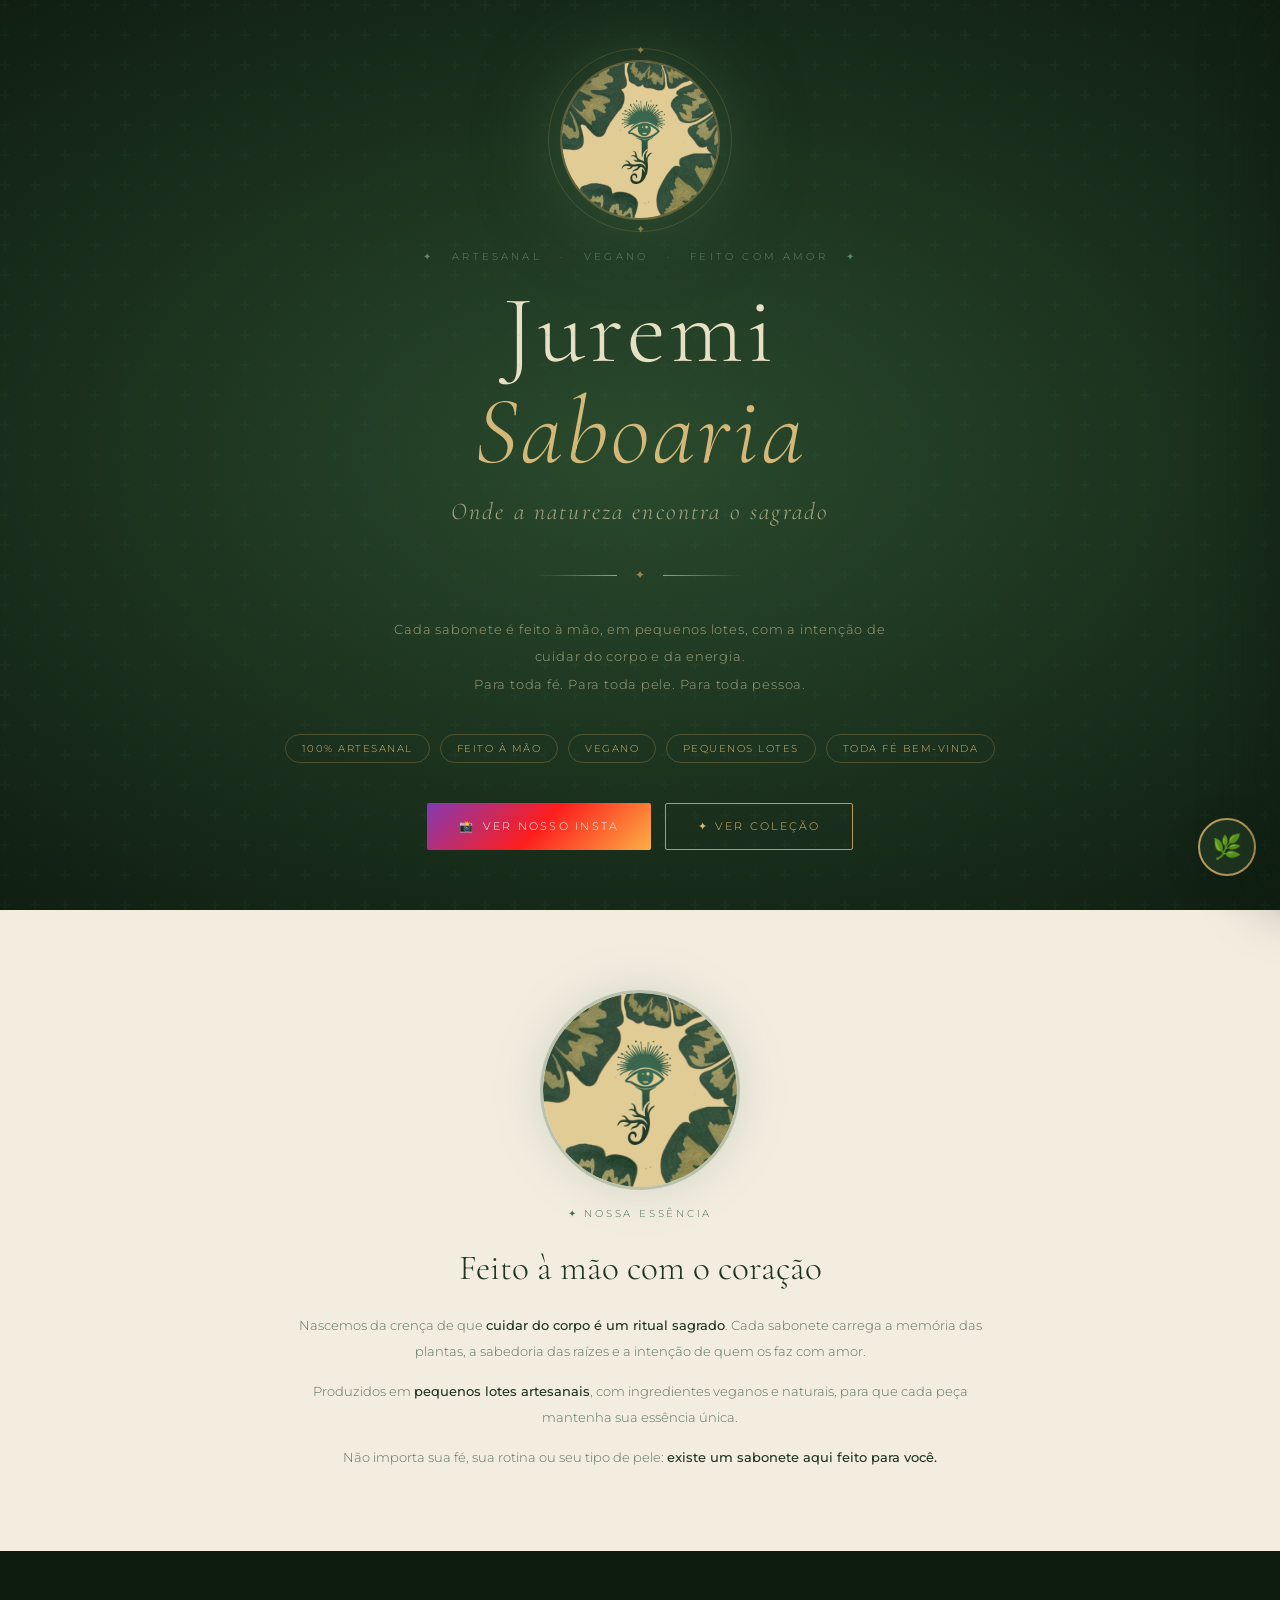
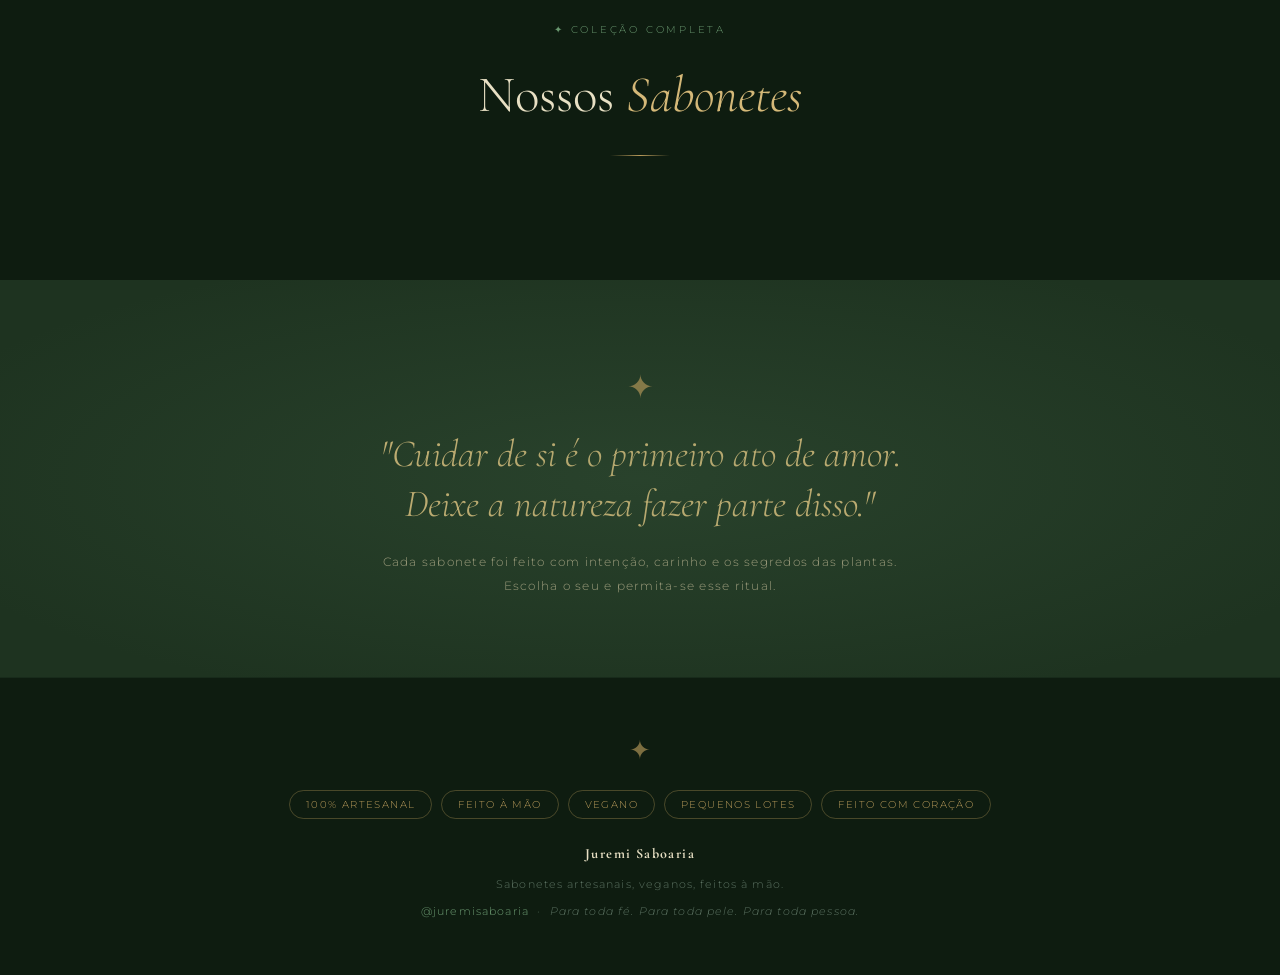
==== commit 70ab7026: "Add files via upload" ====
--- a/index.html
+++ b/index.html
@@ -30,8 +30,8 @@
     <input class="cdinput" id="cname" type="text" placeholder="Seu nome (opcional)" maxlength="60" oninput="updatePrev()">
     <div class="msgprev" id="mprev"><div class="msgprev-lbl">✦ Sua mensagem</div><div class="msgprev-txt" id="mptxt"></div></div>
     <button class="prevbtn" onclick="togglePrev()"><span>👁</span><span id="prevlbl">Ver mensagem antes de enviar</span></button>
-    <button class="sendbtn" onclick="sendIG()"><span>📲</span><span>Abrir Instagram e Enviar</span></button>
-    <p class="cdnote">O Instagram abre no seu app com a mensagem pronta. Basta enviar! 🤍🌼</p>
+    <button class="sendbtn" onclick="sendWhatsApp()"><span>📲</span><span>Enviar pedido no WhatsApp</span></button>
+    <p class="cdnote">O WhatsApp abre com a mensagem pronta. Basta clicar em enviar! 🤍🌼</p>
   </div>
 </div>
 
@@ -39,7 +39,7 @@
 <section class="hero">
   <div class="logo-wrap">
     <div class="logo-ring"></div>
-    <div class="logo-circle"><img src="[data-uri]" alt="Juremi Saboaria"></div>
+    <div class="logo-circle"><img src="[data-uri]